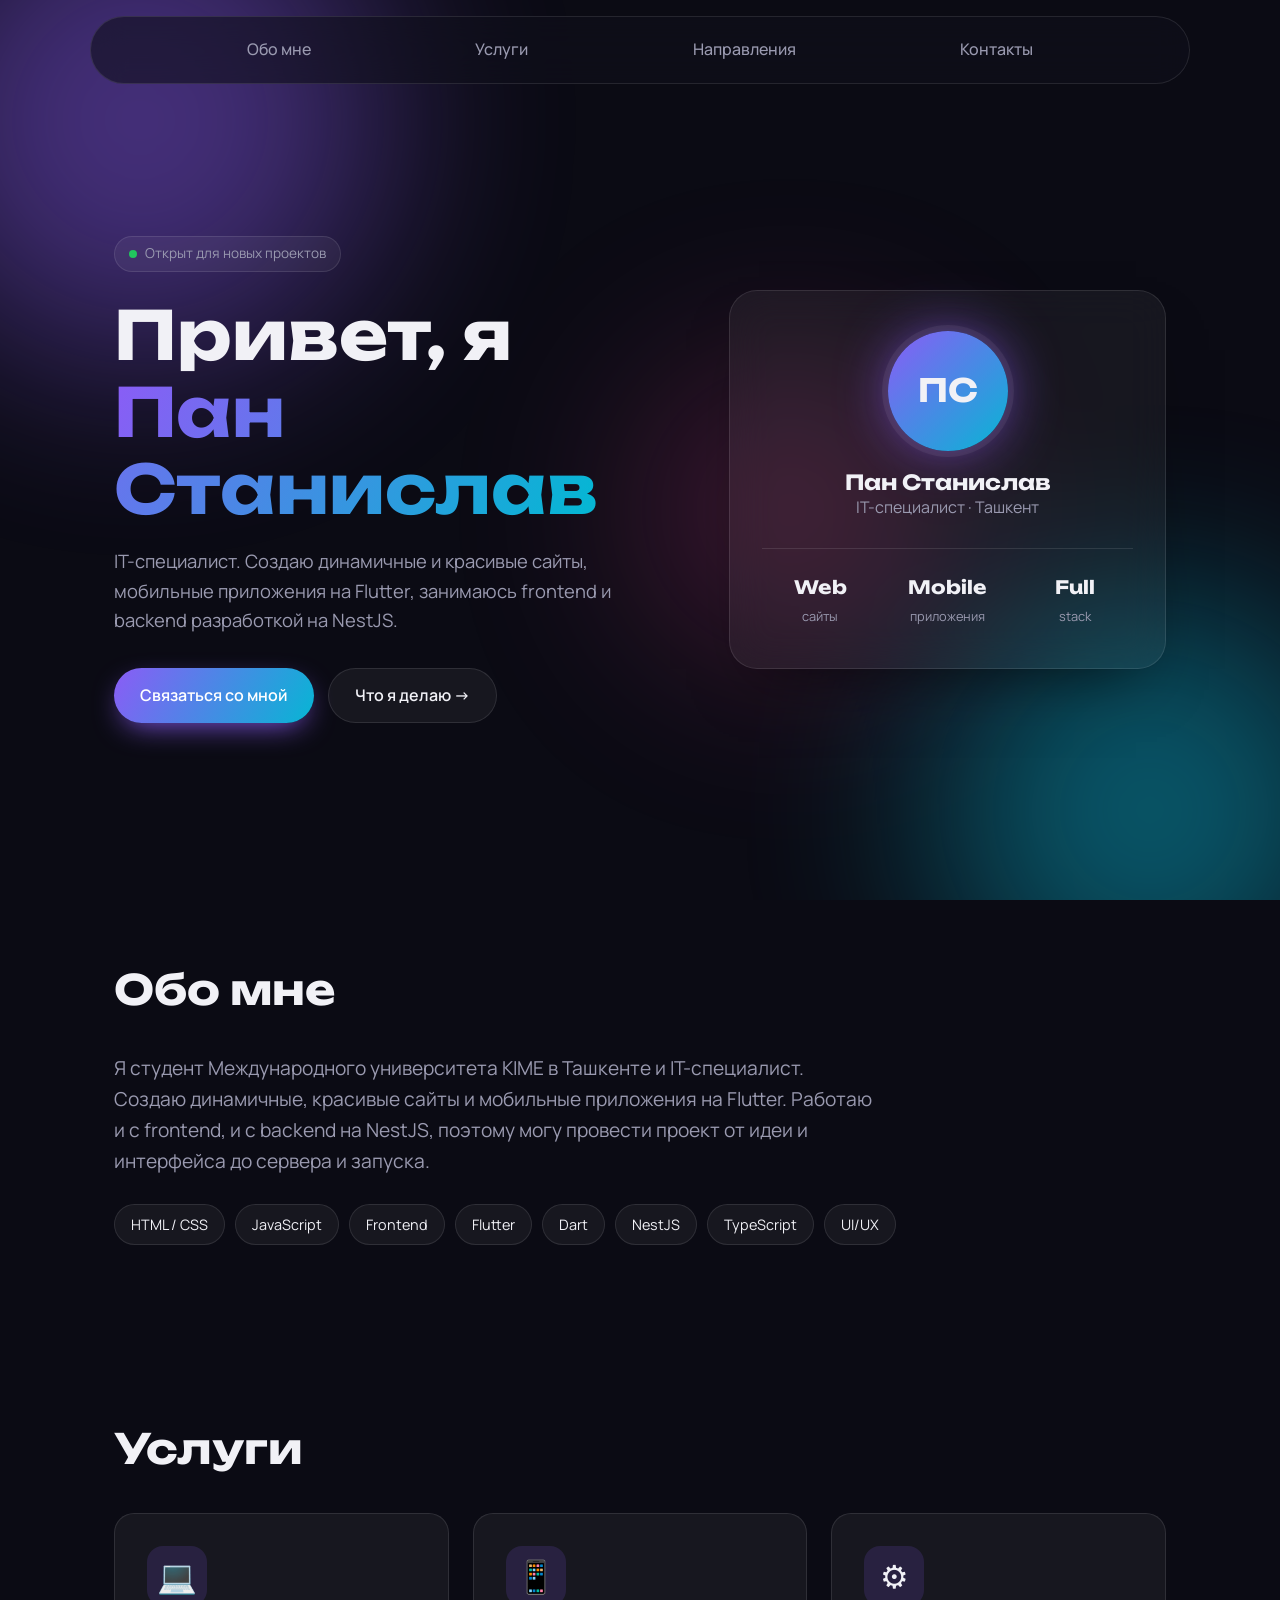
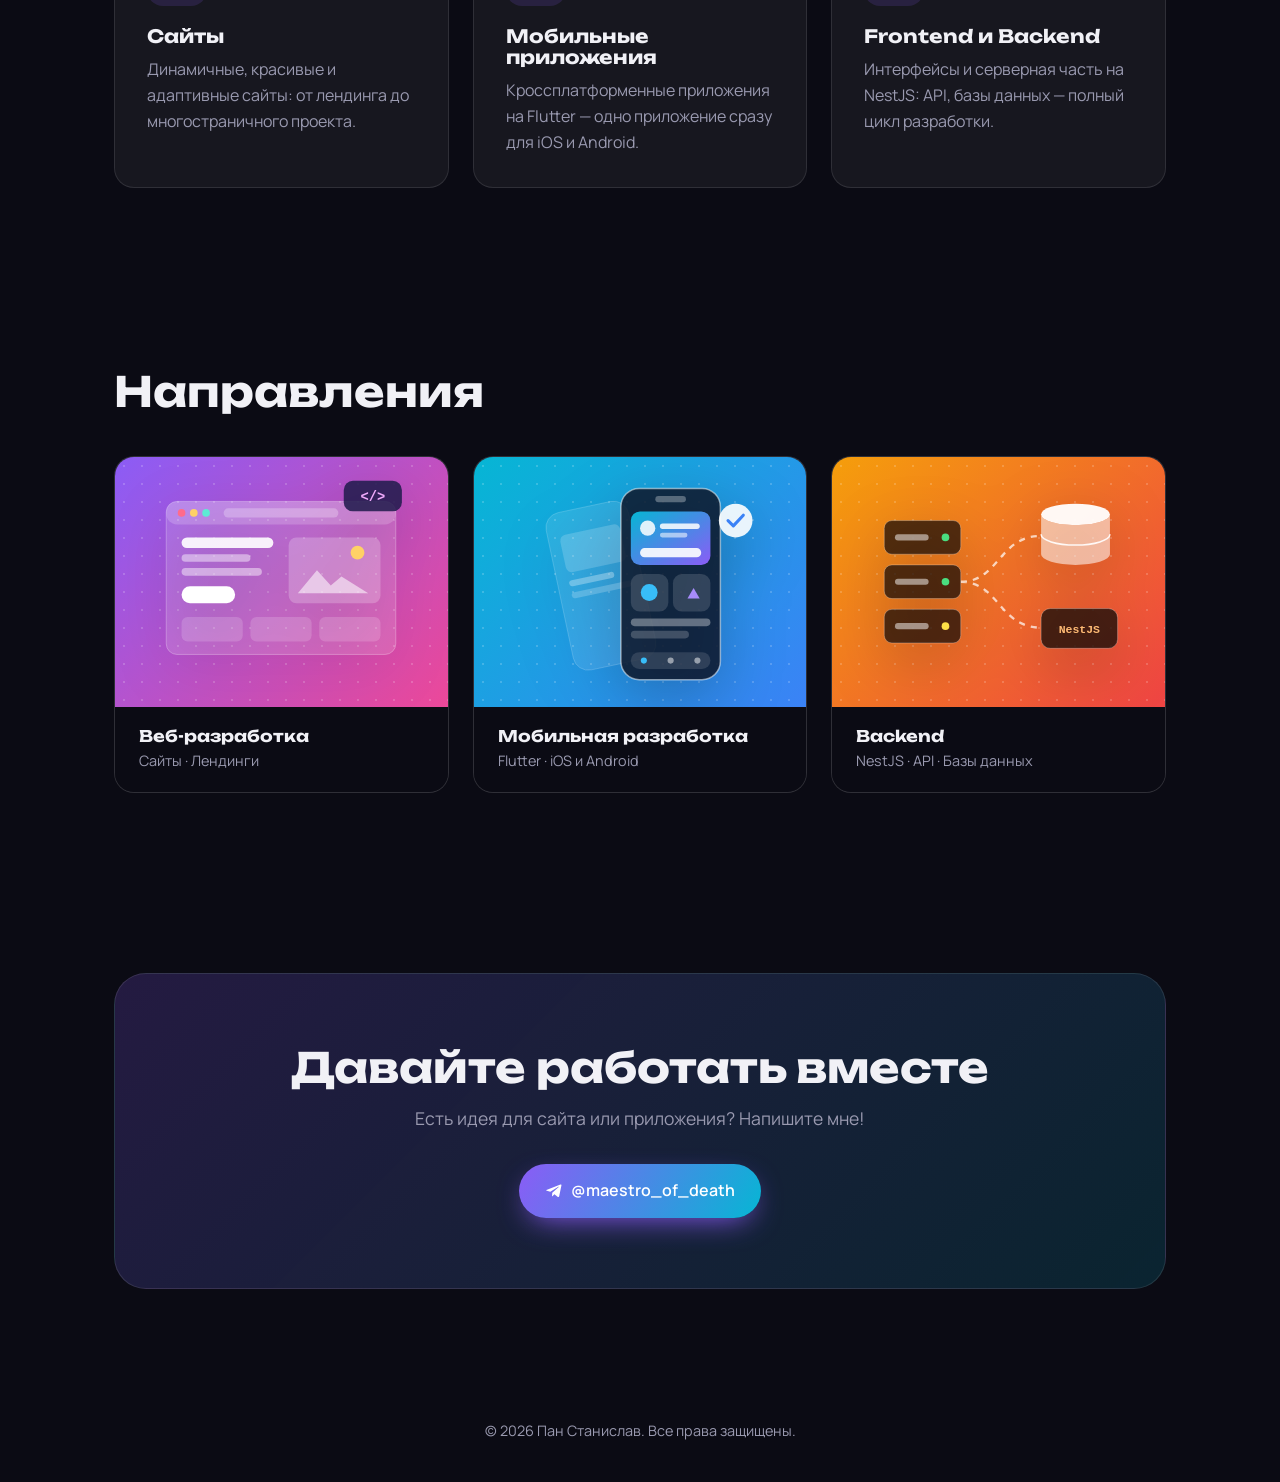
==== index.html @ b7fefa8d "Подтверждение Google Search Console Co-Authored-By: Claude Opus 5.5 <noreply@anthropic.com>" ====
<!doctype html>
<html lang="ru">
<head>
  <meta charset="utf-8">
  <meta name="viewport" content="width=device-width, initial-scale=1">
  <title>Пан Станислав — IT-специалист, веб и мобильная разработка</title>
  <meta name="description" content="Пан Станислав — IT-специалист из Ташкента. Создание сайтов, мобильных приложений на Flutter, frontend и backend разработка на NestJS.">
  <meta name="theme-color" content="#0b0b14">
  <meta name="google-site-verification" content="wZQyXPolAKwdB87A7vjOVBn_5ymKqysEwpB0I9txcGo">
  <link rel="canonical" href="https://dark0magic.github.io/brochure-website/">
  <meta property="og:type" content="website">
  <meta property="og:url" content="https://dark0magic.github.io/brochure-website/">
  <meta property="og:title" content="Пан Станислав — IT-специалист">
  <meta property="og:description" content="Сайты, мобильные приложения на Flutter, backend на NestJS. Ташкент.">
  <meta property="og:locale" content="ru_RU">
  <link rel="icon" href="data:image/svg+xml,%3Csvg xmlns='http://www.w3.org/2000/svg' viewBox='0 0 64 64'%3E%3Cdefs%3E%3ClinearGradient id='g' x1='0' y1='0' x2='1' y2='1'%3E%3Cstop offset='0' stop-color='%238b5cf6'/%3E%3Cstop offset='1' stop-color='%2306b6d4'/%3E%3C/linearGradient%3E%3C/defs%3E%3Crect width='64' height='64' rx='16' fill='url(%23g)'/%3E%3Ctext x='32' y='42' text-anchor='middle' font-family='Arial' font-weight='700' font-size='26' fill='white'%3E%D0%9F%D0%A1%3C/text%3E%3C/svg%3E">
  <script>document.documentElement.classList.add('js')</script>
  <link rel="preconnect" href="https://fonts.googleapis.com">
  <link rel="preconnect" href="https://fonts.gstatic.com" crossorigin>
  <link href="https://fonts.googleapis.com/css2?family=Manrope:wght@400;500;600;800&family=Unbounded:wght@500;700&display=swap" rel="stylesheet">
  <link rel="stylesheet" href="style.css">
</head>
<body>
  <div class="bg-blobs" aria-hidden="true">
    <span class="blob b1"></span><span class="blob b2"></span><span class="blob b3"></span>
  </div>

  <header class="nav">
    <nav class="nav-links" id="navLinks">
      <a href="#about">Обо мне</a>
      <a href="#services">Услуги</a>
      <a href="#works">Направления</a>
      <a href="#contact">Контакты</a>
    </nav>
    <button class="burger" id="burger" aria-label="Меню" aria-expanded="false" aria-controls="navLinks"><span></span><span></span></button>
  </header>

  <main id="top">
    <!-- Hero -->
    <section class="hero">
      <div class="hero-text reveal">
        <p class="badge"><span class="dot"></span> Открыт для новых проектов</p>
        <h1>Привет, я <span class="grad">Пан Станислав</span></h1>
        <p class="lead">IT-специалист. Создаю динамичные и красивые сайты, мобильные приложения на Flutter, занимаюсь frontend и backend разработкой на NestJS.</p>
        <div class="hero-actions">
          <a href="#contact" class="btn btn-primary">Связаться со мной</a>
          <a href="#services" class="btn btn-ghost">Что я делаю →</a>
        </div>
      </div>
      <div class="hero-card reveal">
        <div class="avatar">ПС</div>
        <h3>Пан Станислав</h3>
        <p>IT-специалист · Ташкент</p>
        <div class="stats">
          <div><b>Web</b><span>сайты</span></div>
          <div><b>Mobile</b><span>приложения</span></div>
          <div><b>Full</b><span>stack</span></div>
        </div>
      </div>
    </section>

    <!-- About -->
    <section class="section" id="about">
      <h2 class="reveal">Обо мне</h2>
      <div class="about reveal">
        <p>Я студент Международного университета KIME в Ташкенте и IT-специалист. Создаю динамичные, красивые сайты и мобильные приложения на Flutter. Работаю и с frontend, и с backend на NestJS, поэтому могу провести проект от идеи и интерфейса до сервера и запуска.</p>
        <div class="tags">
          <span>HTML / CSS</span><span>JavaScript</span><span>Frontend</span><span>Flutter</span><span>Dart</span><span>NestJS</span><span>TypeScript</span><span>UI/UX</span>
        </div>
      </div>
    </section>

    <!-- Services -->
    <section class="section" id="services">
      <h2 class="reveal">Услуги</h2>
      <div class="grid">
        <article class="card reveal">
          <div class="icon">💻</div>
          <h3>Сайты</h3>
          <p>Динамичные, красивые и адаптивные сайты: от лендинга до многостраничного проекта.</p>
        </article>
        <article class="card reveal">
          <div class="icon">📱</div>
          <h3>Мобильные приложения</h3>
          <p>Кроссплатформенные приложения на Flutter — одно приложение сразу для iOS и Android.</p>
        </article>
        <article class="card reveal">
          <div class="icon">⚙️</div>
          <h3>Frontend и Backend</h3>
          <p>Интерфейсы и серверная часть на NestJS: API, базы данных — полный цикл разработки.</p>
        </article>
      </div>
    </section>

    <!-- Works -->
    <section class="section" id="works">
      <h2 class="reveal">Направления</h2>
      <div class="grid works">
        <div class="work reveal"><div class="work-img w1"><svg viewBox="0 0 400 300" aria-hidden="true">
            <g class="float">
              <rect x="50" y="45" width="300" height="200" rx="14" fill="#fff" fill-opacity=".14" stroke="#fff" stroke-opacity=".35"/>
              <rect x="50" y="45" width="300" height="30" rx="14" fill="#fff" fill-opacity=".18"/>
              <circle cx="70" cy="60" r="5" fill="#ff6b8b"/><circle cx="86" cy="60" r="5" fill="#ffd166"/><circle cx="102" cy="60" r="5" fill="#5eead4"/>
              <rect x="125" y="54" width="150" height="12" rx="6" fill="#fff" fill-opacity=".25"/>
              <rect x="70" y="92" width="120" height="14" rx="7" fill="#fff" fill-opacity=".9"/>
              <rect x="70" y="114" width="90" height="10" rx="5" fill="#fff" fill-opacity=".45"/>
              <rect x="70" y="132" width="105" height="10" rx="5" fill="#fff" fill-opacity=".45"/>
              <rect x="70" y="156" width="70" height="22" rx="11" fill="#fff"/>
              <rect x="210" y="92" width="120" height="86" rx="10" fill="#fff" fill-opacity=".22"/>
              <path d="M222 165 l25-30 18 20 14-12 35 22z" fill="#fff" fill-opacity=".55"/>
              <circle cx="300" cy="112" r="9" fill="#ffd166"/>
              <rect x="70" y="196" width="80" height="32" rx="8" fill="#fff" fill-opacity=".16"/>
              <rect x="160" y="196" width="80" height="32" rx="8" fill="#fff" fill-opacity=".16"/>
              <rect x="250" y="196" width="80" height="32" rx="8" fill="#fff" fill-opacity=".16"/>
            </g>
            <g class="float-2"><rect x="282" y="18" width="76" height="40" rx="12" fill="#1e1b4b" fill-opacity=".85"/>
              <text x="320" y="45" text-anchor="middle" font-family="monospace" font-size="18" font-weight="700" fill="#f0abfc">&lt;/&gt;</text></g>
          </svg></div><div class="work-info"><h3>Веб-разработка</h3><p>Сайты · Лендинги</p></div></div>
        <div class="work reveal"><div class="work-img w2"><svg viewBox="0 0 400 300" aria-hidden="true">
            <g transform="rotate(-12 150 160)" opacity=".55">
              <rect x="95" y="50" width="110" height="210" rx="20" fill="#fff" fill-opacity=".18" stroke="#fff" stroke-opacity=".4"/>
              <rect x="110" y="80" width="80" height="50" rx="8" fill="#fff" fill-opacity=".35"/>
              <rect x="110" y="140" width="60" height="8" rx="4" fill="#fff" fill-opacity=".6"/>
              <rect x="110" y="156" width="80" height="8" rx="4" fill="#fff" fill-opacity=".4"/>
            </g>
            <g class="float">
              <rect x="175" y="28" width="130" height="250" rx="24" fill="#0f172a" fill-opacity=".85" stroke="#fff" stroke-opacity=".5" stroke-width="2"/>
              <rect x="220" y="38" width="40" height="8" rx="4" fill="#fff" fill-opacity=".3"/>
              <rect x="188" y="58" width="104" height="70" rx="12" fill="url(#mg)"/>
              <circle cx="210" cy="80" r="10" fill="#fff" fill-opacity=".85"/>
              <rect x="226" y="74" width="52" height="7" rx="3.5" fill="#fff" fill-opacity=".85"/>
              <rect x="226" y="86" width="36" height="6" rx="3" fill="#fff" fill-opacity=".55"/>
              <rect x="200" y="106" width="80" height="12" rx="6" fill="#fff" fill-opacity=".9"/>
              <rect x="188" y="140" width="49" height="49" rx="12" fill="#fff" fill-opacity=".14"/>
              <rect x="243" y="140" width="49" height="49" rx="12" fill="#fff" fill-opacity=".14"/>
              <circle cx="212" cy="164" r="11" fill="#38bdf8"/><path d="M262 172 l8-14 8 14z" fill="#a78bfa"/>
              <rect x="188" y="198" width="104" height="10" rx="5" fill="#fff" fill-opacity=".35"/>
              <rect x="188" y="214" width="76" height="10" rx="5" fill="#fff" fill-opacity=".2"/>
              <rect x="188" y="242" width="104" height="22" rx="11" fill="#fff" fill-opacity=".12"/>
              <circle cx="205" cy="253" r="4" fill="#38bdf8"/><circle cx="240" cy="253" r="4" fill="#fff" fill-opacity=".5"/><circle cx="275" cy="253" r="4" fill="#fff" fill-opacity=".5"/>
            </g>
            <g class="float-2"><circle cx="325" cy="70" r="22" fill="#fff" fill-opacity=".9"/><path d="M315 70 l7 7 13-14" stroke="#3b82f6" stroke-width="4" fill="none" stroke-linecap="round" stroke-linejoin="round"/></g>
            <defs><linearGradient id="mg" x1="0" y1="0" x2="1" y2="1"><stop offset="0" stop-color="#06b6d4"/><stop offset="1" stop-color="#8b5cf6"/></linearGradient></defs>
          </svg></div><div class="work-info"><h3>Мобильная разработка</h3><p>Flutter · iOS и Android</p></div></div>
        <div class="work reveal"><div class="work-img w3"><svg viewBox="0 0 400 300" aria-hidden="true">
            <path class="flow" d="M150 150 C 200 150, 200 90, 255 90 M150 150 C 200 150, 200 210, 255 210" stroke="#fff" stroke-opacity=".7" stroke-width="3" fill="none" stroke-dasharray="8 8"/>
            <g class="float">
              <rect x="50" y="70" width="100" height="44" rx="10" fill="#1c0f0a" fill-opacity=".75" stroke="#fff" stroke-opacity=".35"/>
              <rect x="50" y="128" width="100" height="44" rx="10" fill="#1c0f0a" fill-opacity=".75" stroke="#fff" stroke-opacity=".35"/>
              <rect x="50" y="186" width="100" height="44" rx="10" fill="#1c0f0a" fill-opacity=".75" stroke="#fff" stroke-opacity=".35"/>
              <g fill="#fff" fill-opacity=".5"><rect x="64" y="88" width="44" height="8" rx="4"/><rect x="64" y="146" width="44" height="8" rx="4"/><rect x="64" y="204" width="44" height="8" rx="4"/></g>
              <circle class="led" cx="130" cy="92" r="5" fill="#4ade80"/><circle class="led" cx="130" cy="150" r="5" fill="#4ade80" style="animation-delay:.4s"/><circle class="led" cx="130" cy="208" r="5" fill="#fde047" style="animation-delay:.8s"/>
            </g>
            <g class="float-2">
              <ellipse cx="300" cy="62" rx="45" ry="14" fill="#fff" fill-opacity=".95"/>
              <path d="M255 62 v52 a45 14 0 0 0 90 0 v-52 a45 14 0 0 1 -90 0z" fill="#fff" fill-opacity=".55"/>
              <path d="M255 88 a45 14 0 0 0 90 0" stroke="#fff" stroke-opacity=".9" stroke-width="2" fill="none"/>
            </g>
            <g class="float">
              <rect x="255" y="185" width="100" height="52" rx="12" fill="#1c0f0a" fill-opacity=".8" stroke="#fff" stroke-opacity=".35"/>
              <text x="305" y="217" text-anchor="middle" font-family="monospace" font-size="15" font-weight="700" fill="#fdba74">NestJS</text>
            </g>
          </svg></div><div class="work-info"><h3>Backend</h3><p>NestJS · API · Базы данных</p></div></div>
      </div>
    </section>

    <!-- Contact -->
    <section class="section" id="contact">
      <div class="contact reveal">
        <h2>Давайте работать вместе</h2>
        <p>Есть идея для сайта или приложения? Напишите мне!</p>
        <div class="contact-links">
          <a href="https://t.me/maestro_of_death" class="btn btn-primary btn-tg" target="_blank" rel="noopener"><svg viewBox="0 0 24 24" width="18" height="18" aria-hidden="true"><path fill="currentColor" d="M21.94 4.3 18.9 19.1c-.23 1.03-.83 1.28-1.69.8l-4.66-3.44-2.25 2.17c-.25.25-.46.46-.94.46l.33-4.74 8.63-7.8c.38-.33-.08-.52-.58-.19L7.07 13.08 2.48 11.65c-1-.31-1.02-1 .21-1.48L20.6 3.26c.83-.31 1.56.19 1.34 1.04z"/></svg>@maestro_of_death</a>
        </div>
      </div>
    </section>
  </main>

  <footer class="footer">© <span id="year"></span> Пан Станислав. Все права защищены.</footer>

  <script src="script.js"></script>
</body>
</html>
---- style.css ----
:root {
  --bg: #0b0b14;
  --surface: rgba(255, 255, 255, 0.05);
  --border: rgba(255, 255, 255, 0.1);
  --text: #f1f1f6;
  --muted: #9a9ab0;
  --accent: #8b5cf6;
  --accent-2: #06b6d4;
  --accent-3: #ec4899;
  --radius: 20px;
}

* { margin: 0; padding: 0; box-sizing: border-box; }
html { scroll-behavior: smooth; }

body {
  font-family: "Manrope", system-ui, sans-serif;
  background: var(--bg);
  color: var(--text);
  line-height: 1.6;
  overflow-x: hidden;
}

a { color: inherit; text-decoration: none; }
h1, h2, h3, .logo { font-family: "Unbounded", sans-serif; line-height: 1.15; }

/* Background blobs */
.bg-blobs { position: fixed; inset: 0; z-index: -1; overflow: hidden; }
.blob {
  position: absolute; border-radius: 50%; filter: blur(100px); opacity: .45;
  animation: float 18s ease-in-out infinite alternate;
}
.b1 { width: 480px; height: 480px; background: var(--accent); top: -120px; left: -100px; }
.b2 { width: 420px; height: 420px; background: var(--accent-2); bottom: -120px; right: -80px; animation-delay: -6s; }
.b3 { width: 300px; height: 300px; background: var(--accent-3); top: 40%; left: 50%; opacity: .25; animation-delay: -12s; }
@keyframes float {
  to { transform: translate(60px, 40px) scale(1.15); }
}

/* Nav */
.nav {
  position: sticky; top: 16px; z-index: 10;
  max-width: 1100px; margin: 16px auto 0; padding: 14px 24px;
  display: flex; align-items: center; justify-content: space-between;
  background: rgba(15, 15, 28, 0.6); -webkit-backdrop-filter: blur(16px); backdrop-filter: blur(16px);
  border: 1px solid var(--border); border-radius: 100px;
  width: calc(100% - 32px);
}
.logo { font-size: 1.3rem; font-weight: 700; }
.logo span { color: var(--accent-2); }
.nav-links { display: flex; gap: 28px; }
.nav-links a { color: var(--muted); font-weight: 500; transition: color .2s; }
.nav-links a:hover { color: var(--text); }
.burger { display: none; background: none; border: 0; cursor: pointer; width: 28px; height: 20px; position: relative; }
.burger span { position: absolute; left: 0; width: 100%; height: 2px; background: var(--text); transition: .3s; }
.burger span:first-child { top: 4px; }
.burger span:last-child { bottom: 4px; }
.burger.open span:first-child { top: 9px; transform: rotate(45deg); }
.burger.open span:last-child { bottom: 9px; transform: rotate(-45deg); }

main { max-width: 1100px; margin: 0 auto; padding: 0 24px; }

/* Hero */
.hero {
  min-height: 88vh; display: grid; grid-template-columns: 1.3fr 1fr;
  gap: 48px; align-items: center; padding: 60px 0;
}
.badge {
  display: inline-flex; align-items: center; gap: 8px;
  padding: 6px 14px; border-radius: 100px; font-size: .85rem;
  background: var(--surface); border: 1px solid var(--border); color: var(--muted);
  margin-bottom: 24px;
}
.dot { width: 8px; height: 8px; border-radius: 50%; background: #22c55e; box-shadow: 0 0 0 0 #22c55e; animation: pulse 2s infinite; }
@keyframes pulse { 70% { box-shadow: 0 0 0 10px transparent; } 100% { box-shadow: 0 0 0 0 transparent; } }
h1 { font-size: clamp(2.4rem, 6vw, 4.2rem); margin-bottom: 20px; }
.grad {
  background: linear-gradient(120deg, var(--accent), var(--accent-2), var(--accent-3));
  background-size: 200% auto;
  -webkit-background-clip: text; background-clip: text; color: transparent;
  animation: shine 6s linear infinite;
}
@keyframes shine { to { background-position: 200% center; } }
.lead { font-size: 1.15rem; color: var(--muted); max-width: 520px; margin-bottom: 32px; }
.hero-actions { display: flex; gap: 14px; flex-wrap: wrap; }

.btn {
  display: inline-flex; align-items: center; gap: 8px;
  padding: 14px 26px; border-radius: 100px; font-weight: 600;
  transition: transform .2s, box-shadow .2s, background .2s;
}
.btn:hover { transform: translateY(-2px); }
.btn-primary { background: linear-gradient(120deg, var(--accent), var(--accent-2)); color: #fff; box-shadow: 0 10px 30px -10px var(--accent); }
.btn-primary:hover { box-shadow: 0 16px 40px -10px var(--accent); }
.btn-ghost { background: var(--surface); border: 1px solid var(--border); }
.btn-ghost:hover { background: rgba(255,255,255,.1); }

.hero-card {
  background: var(--surface); border: 1px solid var(--border); border-radius: 28px;
  padding: 40px 32px; text-align: center; -webkit-backdrop-filter: blur(20px); backdrop-filter: blur(20px);
  box-shadow: 0 30px 60px -30px rgba(0,0,0,.6);
  transition: transform .2s ease-out;
}
.avatar {
  width: 120px; height: 120px; margin: 0 auto 20px; border-radius: 50%;
  display: grid; place-items: center; font-family: "Unbounded"; font-size: 2rem; font-weight: 700;
  background: linear-gradient(135deg, var(--accent), var(--accent-2));
  box-shadow: 0 0 0 6px rgba(255,255,255,.06), 0 0 60px -10px var(--accent);
}
.hero-card h3 { font-size: 1.3rem; }
.hero-card > p { color: var(--muted); margin-bottom: 28px; }
.stats { display: grid; grid-template-columns: repeat(3, 1fr); gap: 12px; border-top: 1px solid var(--border); padding-top: 24px; }
.stats b { display: block; font-family: "Unbounded"; font-size: 1.15rem; }
.stats span { font-size: .8rem; color: var(--muted); }

/* Sections */
.section { padding: 90px 0; }
.section h2 { font-size: clamp(1.8rem, 4vw, 2.6rem); margin-bottom: 40px; }
.about p { font-size: 1.2rem; color: var(--muted); max-width: 760px; margin-bottom: 28px; }
.tags { display: flex; flex-wrap: wrap; gap: 10px; }
.tags span { padding: 8px 16px; border-radius: 100px; background: var(--surface); border: 1px solid var(--border); font-size: .9rem; }

.grid { display: grid; grid-template-columns: repeat(3, 1fr); gap: 24px; }
.card {
  background: var(--surface); border: 1px solid var(--border); border-radius: var(--radius);
  padding: 32px; transition: transform .3s, border-color .3s;
}
.card:hover { transform: translateY(-6px); border-color: var(--accent); }
.icon { font-size: 2rem; width: 60px; height: 60px; display: grid; place-items: center; border-radius: 16px; background: rgba(139,92,246,.15); margin-bottom: 20px; }
.card h3 { font-size: 1.15rem; margin-bottom: 10px; }
.card p { color: var(--muted); }

.work { border-radius: var(--radius); overflow: hidden; background: var(--surface); border: 1px solid var(--border); transition: transform .3s; }
.work:hover { transform: translateY(-6px); }
.work-img { aspect-ratio: 4/3; transition: transform .5s; }
.work:hover .work-img { transform: scale(1.06); }
.w1 { background: linear-gradient(135deg, #8b5cf6, #ec4899); }
.w2 { background: linear-gradient(135deg, #06b6d4, #3b82f6); }
.w3 { background: linear-gradient(135deg, #f59e0b, #ef4444); }
.work-info { padding: 20px 24px; position: relative; background: var(--bg); }
.work-info h3 { font-size: 1rem; margin-bottom: 4px; }
.work-info p { color: var(--muted); font-size: .9rem; }

.contact {
  text-align: center; padding: 70px 32px; border-radius: 32px;
  background: linear-gradient(135deg, rgba(139,92,246,.2), rgba(6,182,212,.15));
  border: 1px solid var(--border);
}
.contact h2 { margin-bottom: 12px; }
.contact > p { color: var(--muted); margin-bottom: 32px; font-size: 1.1rem; }
.contact-links { display: flex; gap: 14px; justify-content: center; flex-wrap: wrap; }

.footer { text-align: center; padding: 40px 16px; color: var(--muted); font-size: .9rem; }

/* Reveal animation */
.js .reveal { opacity: 0; transform: translateY(30px); transition: opacity .8s ease, transform .8s ease; }
.js .reveal.visible { opacity: 1; transform: none; }

/* Mobile */
@media (max-width: 860px) {
  .hero { grid-template-columns: 1fr; min-height: auto; padding-top: 40px; }
  .grid { grid-template-columns: 1fr; }
  .burger { display: block; }
  .nav-links {
    position: absolute; top: calc(100% + 10px); left: 0; right: 0;
    flex-direction: column; gap: 0; padding: 12px;
    background: rgba(15,15,28,.95); border: 1px solid var(--border); border-radius: 20px;
    opacity: 0; pointer-events: none; transform: translateY(-10px); transition: .3s;
  }
  .nav-links.open { opacity: 1; pointer-events: auto; transform: none; }
  .nav-links a { padding: 12px 16px; }
  .section { padding: 60px 0; }
  main { padding: 0 16px; }
}

@media (prefers-reduced-motion: reduce) {
  *, *::before, *::after { animation: none !important; transition: none !important; }
  .js .reveal { opacity: 1; transform: none; }
}

/* Быстрый отклик наклона карточки после появления */
.js .hero-card.reveal.visible { transition: opacity .8s ease, transform .2s ease-out; }

/* Иллюстрации в карточках направлений */
.work-img { position: relative; display: grid; place-items: center; overflow: hidden; }
.work-img::before {
  content: ""; position: absolute; inset: 0;
  background-image: radial-gradient(rgba(255,255,255,.18) 1px, transparent 1px);
  background-size: 18px 18px;
}
.work-img svg { position: relative; width: 92%; height: auto; filter: drop-shadow(0 18px 30px rgba(0,0,0,.25)); }
.work-img .float { animation: bob 5s ease-in-out infinite; }
.work-img .float-2 { animation: bob 4s ease-in-out infinite reverse; }
.work-img .led { animation: blink 1.6s ease-in-out infinite; }
.work-img .flow { animation: dash 1.2s linear infinite; }
@keyframes bob { 50% { transform: translateY(-6px); } }
@keyframes blink { 50% { opacity: .25; } }
@keyframes dash { to { stroke-dashoffset: -32; } }

/* Меню на всю ширину шапки (без логотипа) */
.nav-links { flex: 1; justify-content: space-evenly; }
.nav-links a { padding: 6px 4px; position: relative; }
.nav-links a::after {
  content: ""; position: absolute; left: 0; right: 0; bottom: 0; height: 2px; border-radius: 2px;
  background: linear-gradient(90deg, var(--accent), var(--accent-2));
  transform: scaleX(0); transition: transform .25s;
}
.nav-links a:hover::after { transform: scaleX(1); }
@media (max-width: 860px) {
  .nav { justify-content: flex-end; }
  .nav-links a::after { display: none; }
}

.btn-tg:hover { background: #229ed9; border-color: #229ed9; }
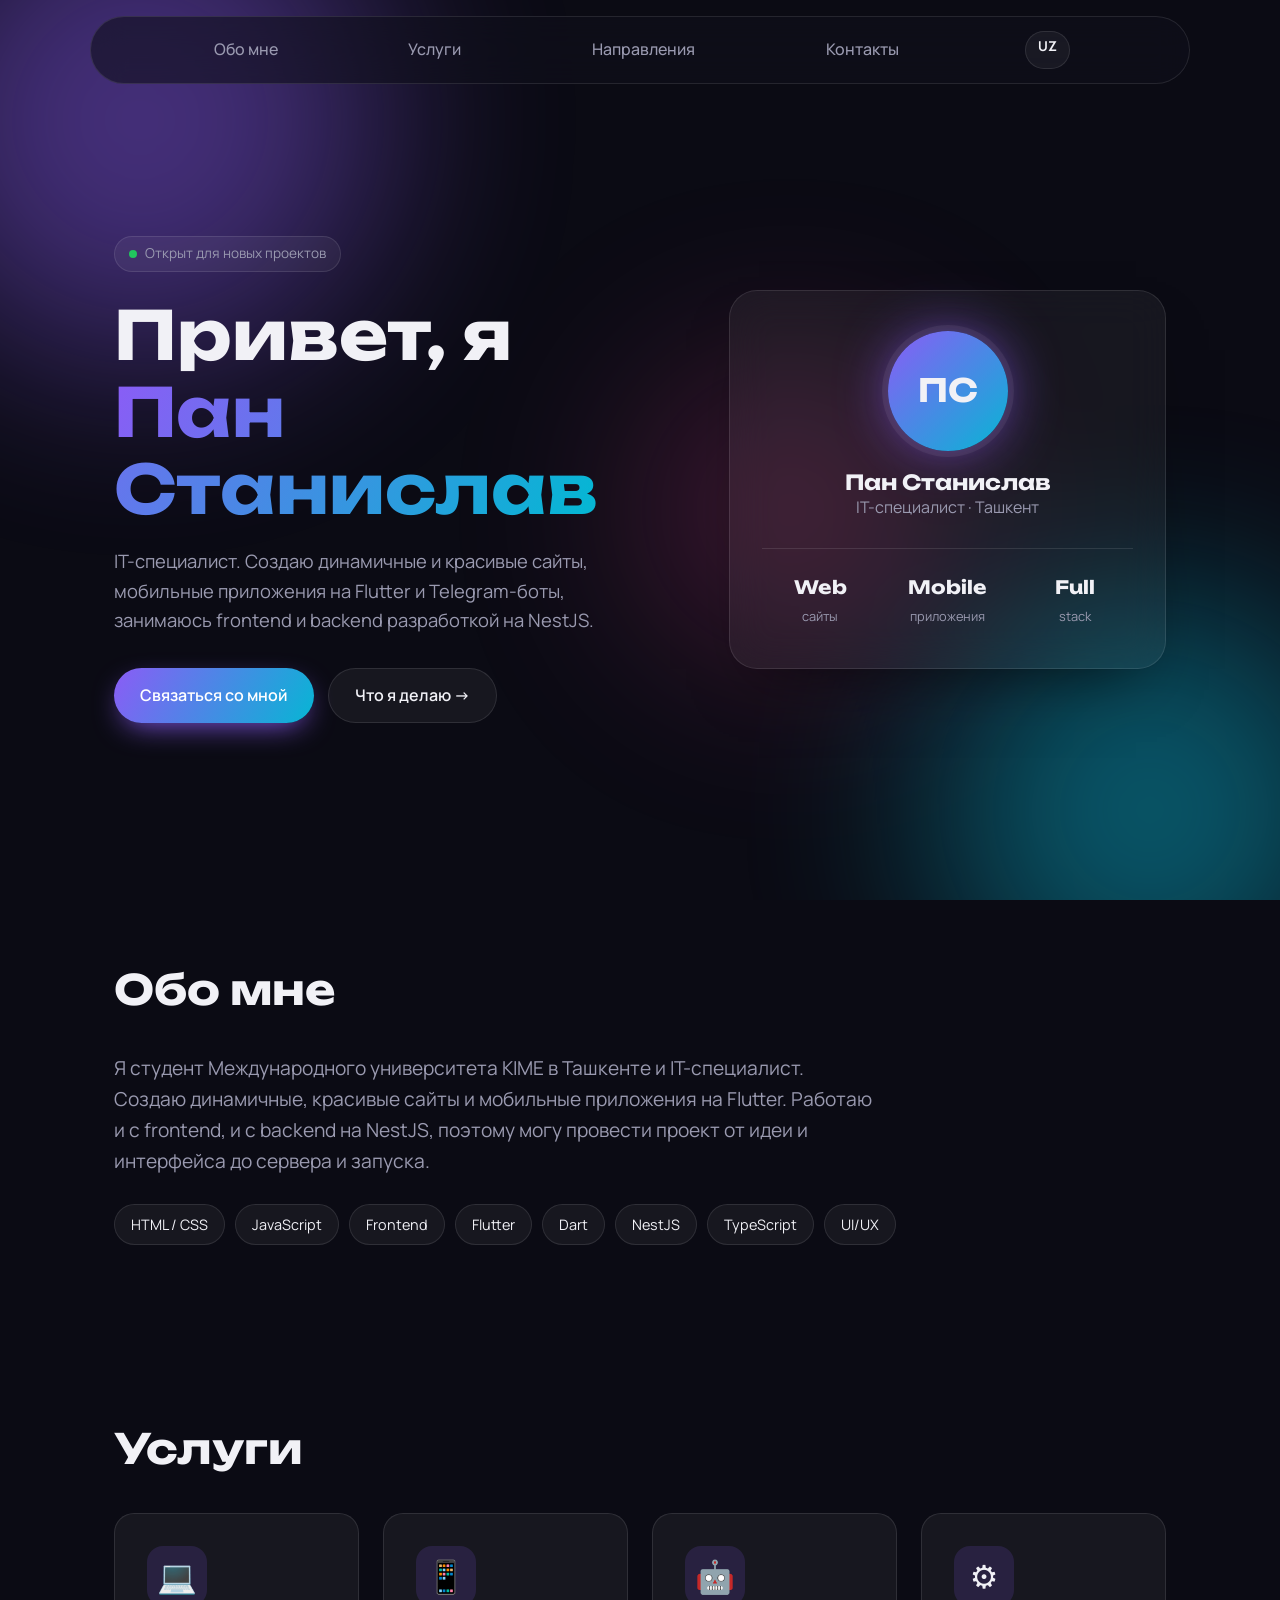
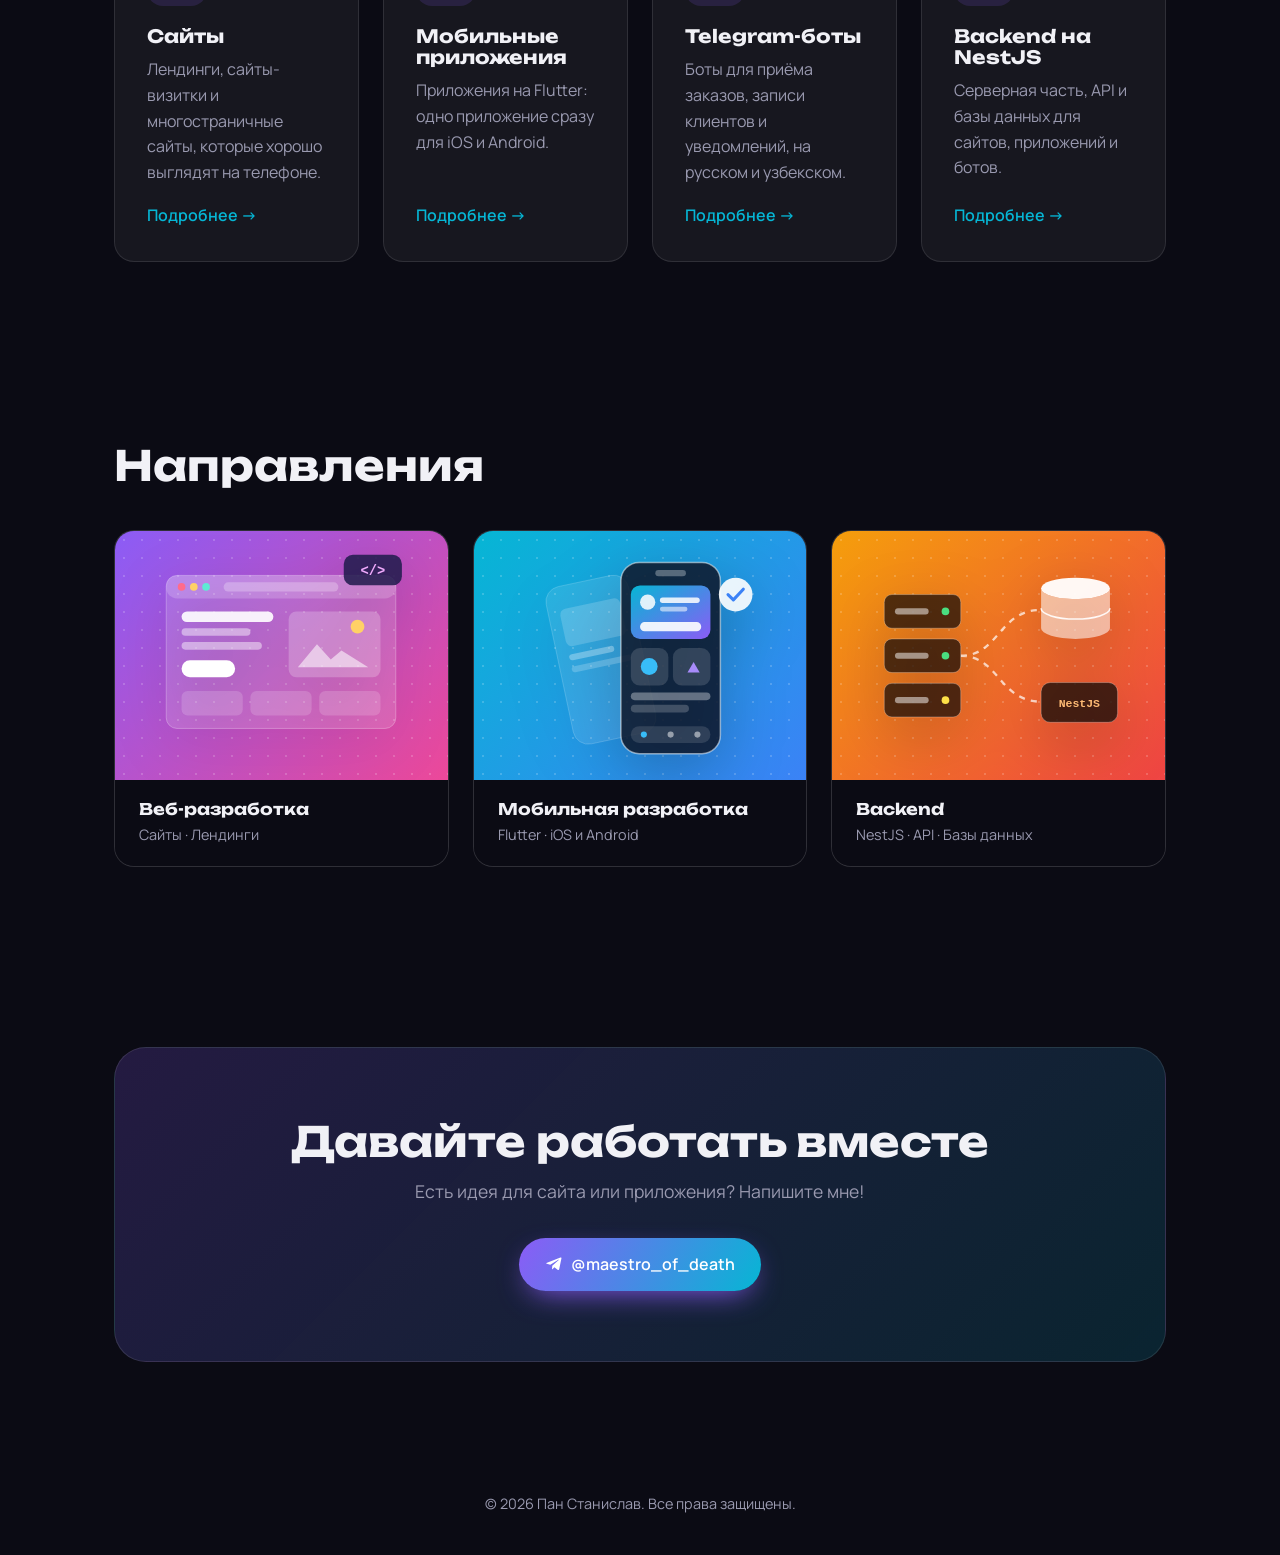
==== commit 33d3475c: "Страницы услуг, узбекская версия, название сайта «IT на заказ» Co-Authored-By: Claude Opus 5.5 <nore" ====
--- a/index.html
+++ b/index.html
@@ -3,17 +3,25 @@
 <head>
   <meta charset="utf-8">
   <meta name="viewport" content="width=device-width, initial-scale=1">
-  <title>Пан Станислав — IT-специалист, веб и мобильная разработка</title>
-  <meta name="description" content="Пан Станислав — IT-специалист из Ташкента. Создание сайтов, мобильных приложений на Flutter, frontend и backend разработка на NestJS.">
+  <title>IT на заказ — сайты, мобильные приложения и Telegram-боты | Пан Станислав</title>
+  <meta name="description" content="Пан Станислав — IT-специалист из Ташкента. Сайты на заказ, мобильные приложения на Flutter, Telegram-боты для бизнеса и backend на NestJS.">
   <meta name="theme-color" content="#0b0b14">
   <meta name="google-site-verification" content="wZQyXPolAKwdB87A7vjOVBn_5ymKqysEwpB0I9txcGo">
-  <link rel="canonical" href="https://dark0magic.github.io/brochure-website/">
+  <link rel="canonical" href="https://dark0magic.github.io/">
+  <link rel="alternate" hreflang="ru" href="https://dark0magic.github.io/">
+  <link rel="alternate" hreflang="uz" href="https://dark0magic.github.io/uz/">
+  <link rel="alternate" hreflang="x-default" href="https://dark0magic.github.io/">
   <meta property="og:type" content="website">
-  <meta property="og:url" content="https://dark0magic.github.io/brochure-website/">
-  <meta property="og:title" content="Пан Станислав — IT-специалист">
+  <meta property="og:url" content="https://dark0magic.github.io/">
+  <meta property="og:title" content="IT на заказ — Пан Станислав">
   <meta property="og:description" content="Сайты, мобильные приложения на Flutter, backend на NestJS. Ташкент.">
   <meta property="og:locale" content="ru_RU">
-  <link rel="icon" href="data:image/svg+xml,%3Csvg xmlns='http://www.w3.org/2000/svg' viewBox='0 0 64 64'%3E%3Cdefs%3E%3ClinearGradient id='g' x1='0' y1='0' x2='1' y2='1'%3E%3Cstop offset='0' stop-color='%238b5cf6'/%3E%3Cstop offset='1' stop-color='%2306b6d4'/%3E%3C/linearGradient%3E%3C/defs%3E%3Crect width='64' height='64' rx='16' fill='url(%23g)'/%3E%3Ctext x='32' y='42' text-anchor='middle' font-family='Arial' font-weight='700' font-size='26' fill='white'%3E%D0%9F%D0%A1%3C/text%3E%3C/svg%3E">
+  <meta property="og:site_name" content="IT на заказ">
+  <meta name="application-name" content="IT на заказ">
+  <script type="application/ld+json">{"@context":"https://schema.org","@type":"WebSite","name":"IT на заказ","alternateName":["IT на заказ — Пан Станислав","IT buyurtma asosida"],"url":"https://dark0magic.github.io/"}</script>
+  <link rel="icon" href="/favicon.svg" type="image/svg+xml">
+  <link rel="icon" href="/favicon-192.png" type="image/png" sizes="192x192">
+  <link rel="apple-touch-icon" href="/apple-touch-icon.png">
   <script>document.documentElement.classList.add('js')</script>
   <link rel="preconnect" href="https://fonts.googleapis.com">
   <link rel="preconnect" href="https://fonts.gstatic.com" crossorigin>
@@ -26,13 +34,13 @@
   </div>
 
   <header class="nav">
-    <nav class="nav-links" id="navLinks">
+    <nav class="nav-links">
       <a href="#about">Обо мне</a>
       <a href="#services">Услуги</a>
       <a href="#works">Направления</a>
       <a href="#contact">Контакты</a>
+      <a href="/uz/" class="lang" hreflang="uz" title="Oʻzbekcha">UZ</a>
     </nav>
-    <button class="burger" id="burger" aria-label="Меню" aria-expanded="false" aria-controls="navLinks"><span></span><span></span></button>
   </header>
 
   <main id="top">
@@ -41,7 +49,7 @@
       <div class="hero-text reveal">
         <p class="badge"><span class="dot"></span> Открыт для новых проектов</p>
         <h1>Привет, я <span class="grad">Пан Станислав</span></h1>
-        <p class="lead">IT-специалист. Создаю динамичные и красивые сайты, мобильные приложения на Flutter, занимаюсь frontend и backend разработкой на NestJS.</p>
+        <p class="lead">IT-специалист. Создаю динамичные и красивые сайты, мобильные приложения на Flutter и Telegram-боты, занимаюсь frontend и backend разработкой на NestJS.</p>
         <div class="hero-actions">
           <a href="#contact" class="btn btn-primary">Связаться со мной</a>
           <a href="#services" class="btn btn-ghost">Что я делаю →</a>
@@ -73,22 +81,31 @@
     <!-- Services -->
     <section class="section" id="services">
       <h2 class="reveal">Услуги</h2>
-      <div class="grid">
-        <article class="card reveal">
+      <div class="grid services">
+        <a class="card reveal" href="/sayt-na-zakaz/">
           <div class="icon">💻</div>
           <h3>Сайты</h3>
-          <p>Динамичные, красивые и адаптивные сайты: от лендинга до многостраничного проекта.</p>
-        </article>
-        <article class="card reveal">
+          <p>Лендинги, сайты-визитки и многостраничные сайты, которые хорошо выглядят на телефоне.</p>
+          <span class="more">Подробнее →</span>
+        </a>
+        <a class="card reveal" href="/mobilnoe-prilozhenie/">
           <div class="icon">📱</div>
           <h3>Мобильные приложения</h3>
-          <p>Кроссплатформенные приложения на Flutter — одно приложение сразу для iOS и Android.</p>
-        </article>
-        <article class="card reveal">
+          <p>Приложения на Flutter: одно приложение сразу для iOS и Android.</p>
+          <span class="more">Подробнее →</span>
+        </a>
+        <a class="card reveal" href="/telegram-bot/">
+          <div class="icon">🤖</div>
+          <h3>Telegram-боты</h3>
+          <p>Боты для приёма заказов, записи клиентов и уведомлений, на русском и узбекском.</p>
+          <span class="more">Подробнее →</span>
+        </a>
+        <a class="card reveal" href="/backend-nestjs/">
           <div class="icon">⚙️</div>
-          <h3>Frontend и Backend</h3>
-          <p>Интерфейсы и серверная часть на NestJS: API, базы данных — полный цикл разработки.</p>
-        </article>
+          <h3>Backend на NestJS</h3>
+          <p>Серверная часть, API и базы данных для сайтов, приложений и ботов.</p>
+          <span class="more">Подробнее →</span>
+        </a>
       </div>
     </section>
 
--- a/style.css
+++ b/style.css
@@ -51,12 +51,6 @@
 .nav-links { display: flex; gap: 28px; }
 .nav-links a { color: var(--muted); font-weight: 500; transition: color .2s; }
 .nav-links a:hover { color: var(--text); }
-.burger { display: none; background: none; border: 0; cursor: pointer; width: 28px; height: 20px; position: relative; }
-.burger span { position: absolute; left: 0; width: 100%; height: 2px; background: var(--text); transition: .3s; }
-.burger span:first-child { top: 4px; }
-.burger span:last-child { bottom: 4px; }
-.burger.open span:first-child { top: 9px; transform: rotate(45deg); }
-.burger.open span:last-child { bottom: 9px; transform: rotate(-45deg); }
 
 main { max-width: 1100px; margin: 0 auto; padding: 0 24px; }
 
@@ -160,15 +154,6 @@
 @media (max-width: 860px) {
   .hero { grid-template-columns: 1fr; min-height: auto; padding-top: 40px; }
   .grid { grid-template-columns: 1fr; }
-  .burger { display: block; }
-  .nav-links {
-    position: absolute; top: calc(100% + 10px); left: 0; right: 0;
-    flex-direction: column; gap: 0; padding: 12px;
-    background: rgba(15,15,28,.95); border: 1px solid var(--border); border-radius: 20px;
-    opacity: 0; pointer-events: none; transform: translateY(-10px); transition: .3s;
-  }
-  .nav-links.open { opacity: 1; pointer-events: auto; transform: none; }
-  .nav-links a { padding: 12px 16px; }
   .section { padding: 60px 0; }
   main { padding: 0 16px; }
 }
@@ -207,8 +192,147 @@
 }
 .nav-links a:hover::after { transform: scaleX(1); }
 @media (max-width: 860px) {
-  .nav { justify-content: flex-end; }
   .nav-links a::after { display: none; }
 }
 
 .btn-tg:hover { background: #229ed9; border-color: #229ed9; }
+
+/* ===== Адаптация под планшеты и телефоны ===== */
+
+/* На сенсорных экранах hover «залипает» после тапа — отключаем подъём карточек */
+@media (hover: none) {
+  .card:hover, .work:hover, .btn:hover { transform: none; }
+  .work:hover .work-img { transform: none; }
+  .card:hover { border-color: var(--border); }
+}
+
+/* Планшеты: карточки в две колонки вместо одной огромной */
+@media (max-width: 860px) and (min-width: 561px) {
+  .grid { grid-template-columns: repeat(2, 1fr); }
+}
+
+@media (max-width: 860px) {
+  /* Разделы меню в одну строку, без бургера */
+  .nav { padding: 6px 8px; }
+  .nav-links { gap: 2px; justify-content: space-between; }
+  .nav-links a { padding: 10px 12px; border-radius: 100px; white-space: nowrap; }
+  .nav-links a:active { background: rgba(255,255,255,.06); }
+
+  .hero { gap: 32px; padding-bottom: 20px; }
+  .hero-card { max-width: 440px; width: 100%; margin: 0 auto; }
+  .section h2 { margin-bottom: 28px; }
+}
+
+/* Телефоны */
+@media (max-width: 560px) {
+  .grid { grid-template-columns: 1fr; gap: 16px; }
+
+  .nav-links a { padding: 10px 8px; font-size: .88rem; }
+
+  /* Фоновые пятна поменьше — меньше нагрузка на GPU и не «заливают» экран */
+  .b1 { width: 300px; height: 300px; }
+  .b2 { width: 280px; height: 280px; }
+  .b3 { width: 200px; height: 200px; }
+  .blob { filter: blur(70px); }
+
+  .hero { padding-top: 28px; }
+  .badge { font-size: .8rem; margin-bottom: 18px; }
+  h1 { font-size: clamp(1.9rem, 9vw, 2.4rem); margin-bottom: 16px; }
+  .lead { font-size: 1rem; margin-bottom: 26px; }
+  .hero-actions { flex-direction: column; }
+  .hero-actions .btn { justify-content: center; width: 100%; }
+
+  .hero-card { padding: 32px 20px; border-radius: 24px; }
+  .avatar { width: 96px; height: 96px; font-size: 1.6rem; }
+  .stats { gap: 8px; }
+  .stats b { font-size: .95rem; }
+  .stats span { font-size: .75rem; }
+
+  .section { padding: 48px 0; }
+  .about p { font-size: 1.05rem; }
+  .tags span { padding: 6px 12px; font-size: .85rem; }
+
+  .card { padding: 24px; }
+  .icon { width: 52px; height: 52px; font-size: 1.7rem; margin-bottom: 16px; }
+
+  .contact { padding: 44px 20px; border-radius: 24px; }
+  .contact > p { font-size: 1rem; }
+  .contact-links .btn { width: 100%; justify-content: center; }
+}
+
+/* Очень узкие экраны (iPhone SE и т.п.) */
+@media (max-width: 360px) {
+  main { padding: 0 12px; }
+  .nav { width: calc(100% - 24px); padding: 4px; }
+  .nav-links a { padding: 10px 5px; font-size: .8rem; }
+  .stats b { font-size: .85rem; }
+}
+
+/* ===== Страницы услуг и переключатель языка ===== */
+.nav-links .lang {
+  flex: none; padding: 4px 12px; border-radius: 100px; font-size: .85rem; font-weight: 700;
+  color: var(--text); border: 1px solid var(--border); background: var(--surface);
+}
+.nav-links .lang::after { display: none; }
+.nav-links .lang:hover { border-color: var(--accent); }
+
+/* Карточки услуг-ссылки на главной */
+.grid.services { grid-template-columns: repeat(4, 1fr); }
+a.card { display: flex; flex-direction: column; }
+a.card p { flex: 1; }
+.card .more { margin-top: 18px; font-weight: 600; color: var(--accent-2); }
+@media (max-width: 1060px) and (min-width: 561px) { .grid.services { grid-template-columns: repeat(2, 1fr); } }
+
+.page-hero { padding: 70px 0 20px; max-width: 820px; }
+.page-hero .lead { max-width: 680px; }
+.crumbs { font-size: .9rem; color: var(--muted); margin-bottom: 28px; }
+.crumbs a { color: var(--text); }
+.crumbs a:hover { color: var(--accent-2); }
+
+.checks { list-style: none; display: grid; grid-template-columns: repeat(2, 1fr); gap: 14px 32px; }
+.checks li { position: relative; padding-left: 34px; color: var(--muted); font-size: 1.05rem; }
+.checks li::before {
+  content: "✓"; position: absolute; left: 0; top: .1em; width: 22px; height: 22px; border-radius: 50%;
+  display: grid; place-items: center; font-size: .75rem; font-weight: 800; color: #fff;
+  background: linear-gradient(135deg, var(--accent), var(--accent-2));
+}
+.grid-2 { grid-template-columns: repeat(2, 1fr); }
+
+.steps { list-style: none; counter-reset: step; display: grid; grid-template-columns: repeat(4, 1fr); gap: 24px; margin-bottom: 36px; }
+.steps li { counter-increment: step; padding: 28px 24px; border-radius: var(--radius); background: var(--surface); border: 1px solid var(--border); }
+.steps li::before {
+  content: counter(step); display: grid; place-items: center; width: 40px; height: 40px; margin-bottom: 16px;
+  border-radius: 12px; font-family: "Unbounded"; font-weight: 700; background: rgba(139,92,246,.2); color: #c4b5fd;
+}
+.steps h3 { font-size: 1.05rem; margin-bottom: 8px; }
+.steps p { color: var(--muted); font-size: .95rem; }
+.tags-label { background: none !important; border: none !important; padding-left: 0 !important; color: var(--muted); }
+
+.faq { display: grid; gap: 12px; max-width: 820px; }
+.faq details { border-radius: 16px; background: var(--surface); border: 1px solid var(--border); padding: 0 24px; }
+.faq summary { cursor: pointer; list-style: none; padding: 20px 32px 20px 0; font-weight: 600; font-size: 1.05rem; position: relative; }
+.faq summary::-webkit-details-marker { display: none; }
+.faq summary::after { content: "+"; position: absolute; right: 0; top: 50%; transform: translateY(-50%); font-size: 1.4rem; color: var(--accent-2); transition: transform .2s; }
+.faq details[open] summary::after { transform: translateY(-50%) rotate(45deg); }
+.faq details p { color: var(--muted); padding-bottom: 20px; }
+
+.other-services { padding: 0 0 40px; text-align: center; }
+.other-services h2 { font-size: 1.2rem; margin-bottom: 20px; }
+.other-services div { display: flex; flex-wrap: wrap; gap: 12px; justify-content: center; }
+.other-services a { padding: 12px 20px; border-radius: 100px; background: var(--surface); border: 1px solid var(--border); transition: border-color .2s; }
+.other-services a:hover { border-color: var(--accent); }
+
+@media (max-width: 860px) {
+  .steps { grid-template-columns: repeat(2, 1fr); }
+  .page-hero { padding-top: 44px; }
+}
+@media (max-width: 560px) {
+  .grid.services, .grid-2, .checks, .steps { grid-template-columns: 1fr; }
+  .nav-links .lang { padding: 6px 9px; font-size: .78rem; }
+  .page-hero .hero-actions .btn { width: 100%; justify-content: center; }
+  .faq details { padding: 0 18px; }
+}
+@media (max-width: 400px) {
+  .nav-links a { padding: 10px 4px; font-size: .78rem; }
+  .nav-links .lang { padding: 5px 7px; }
+}
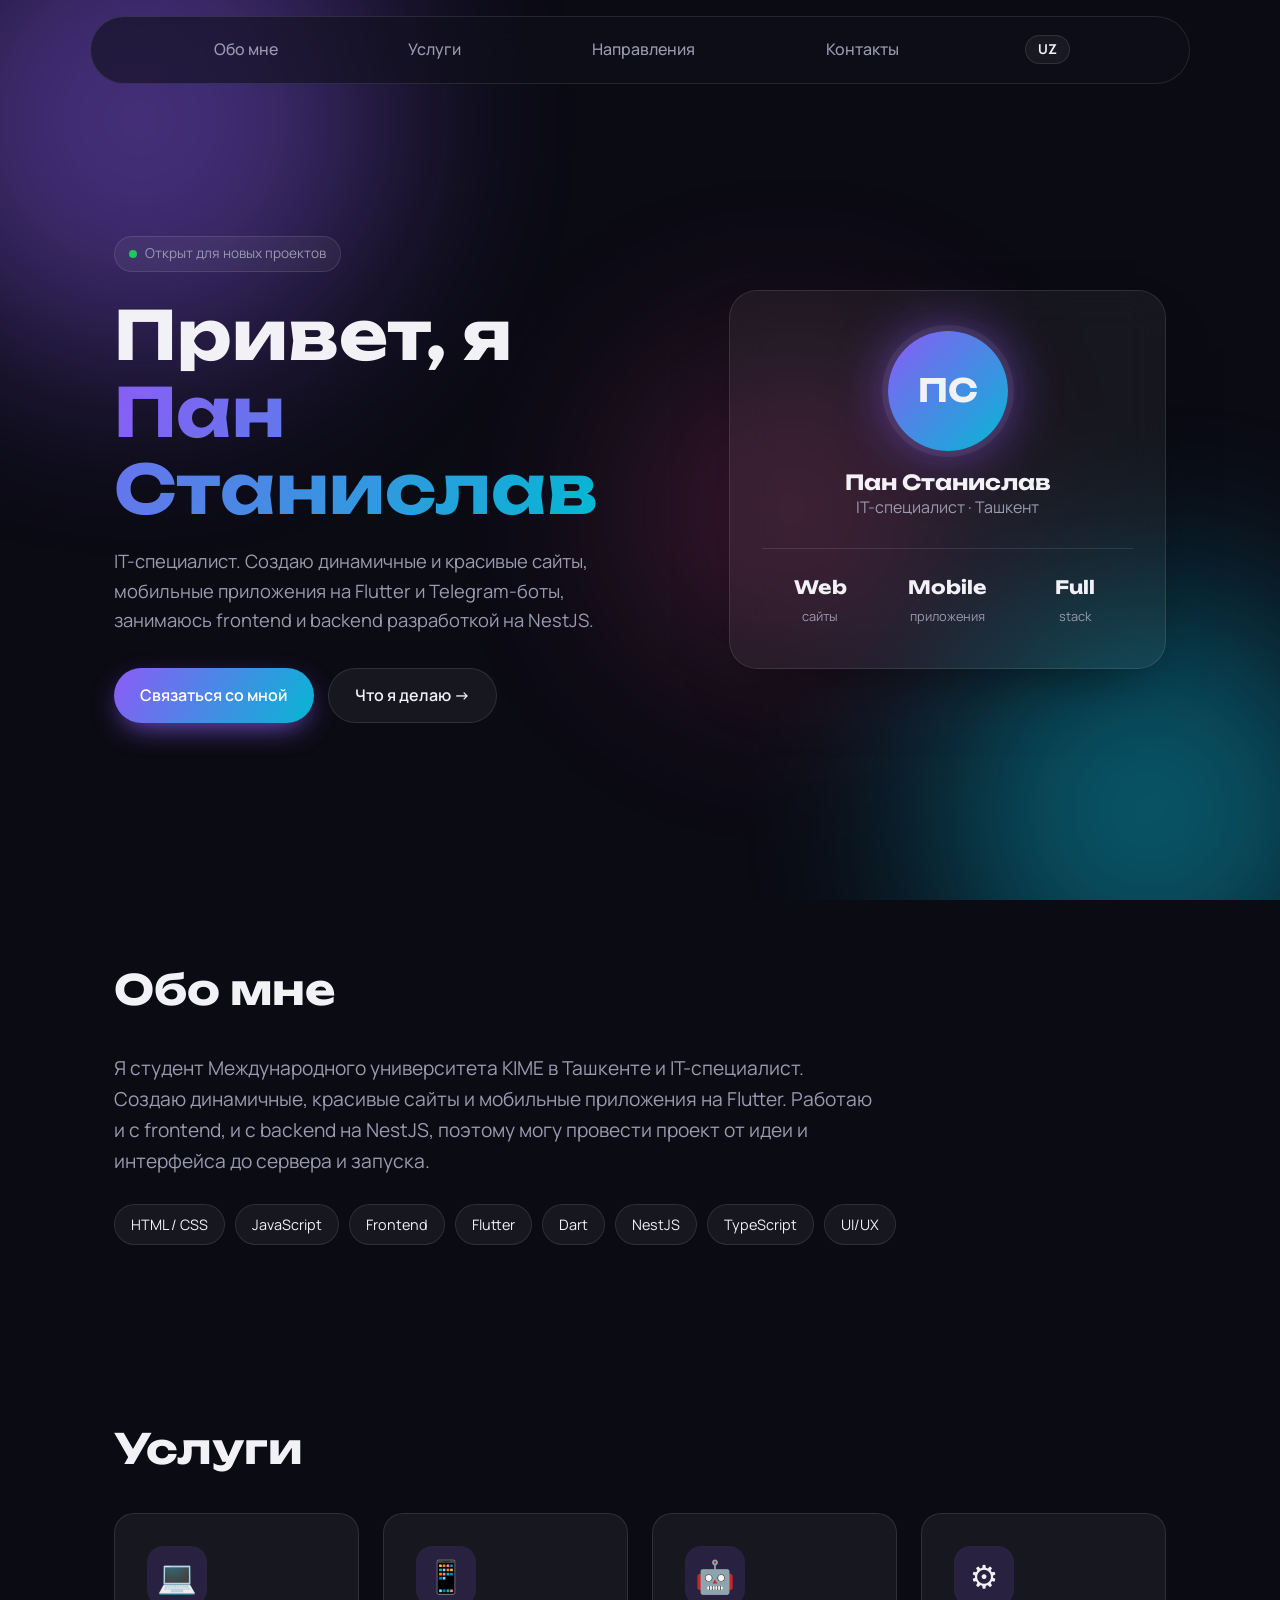
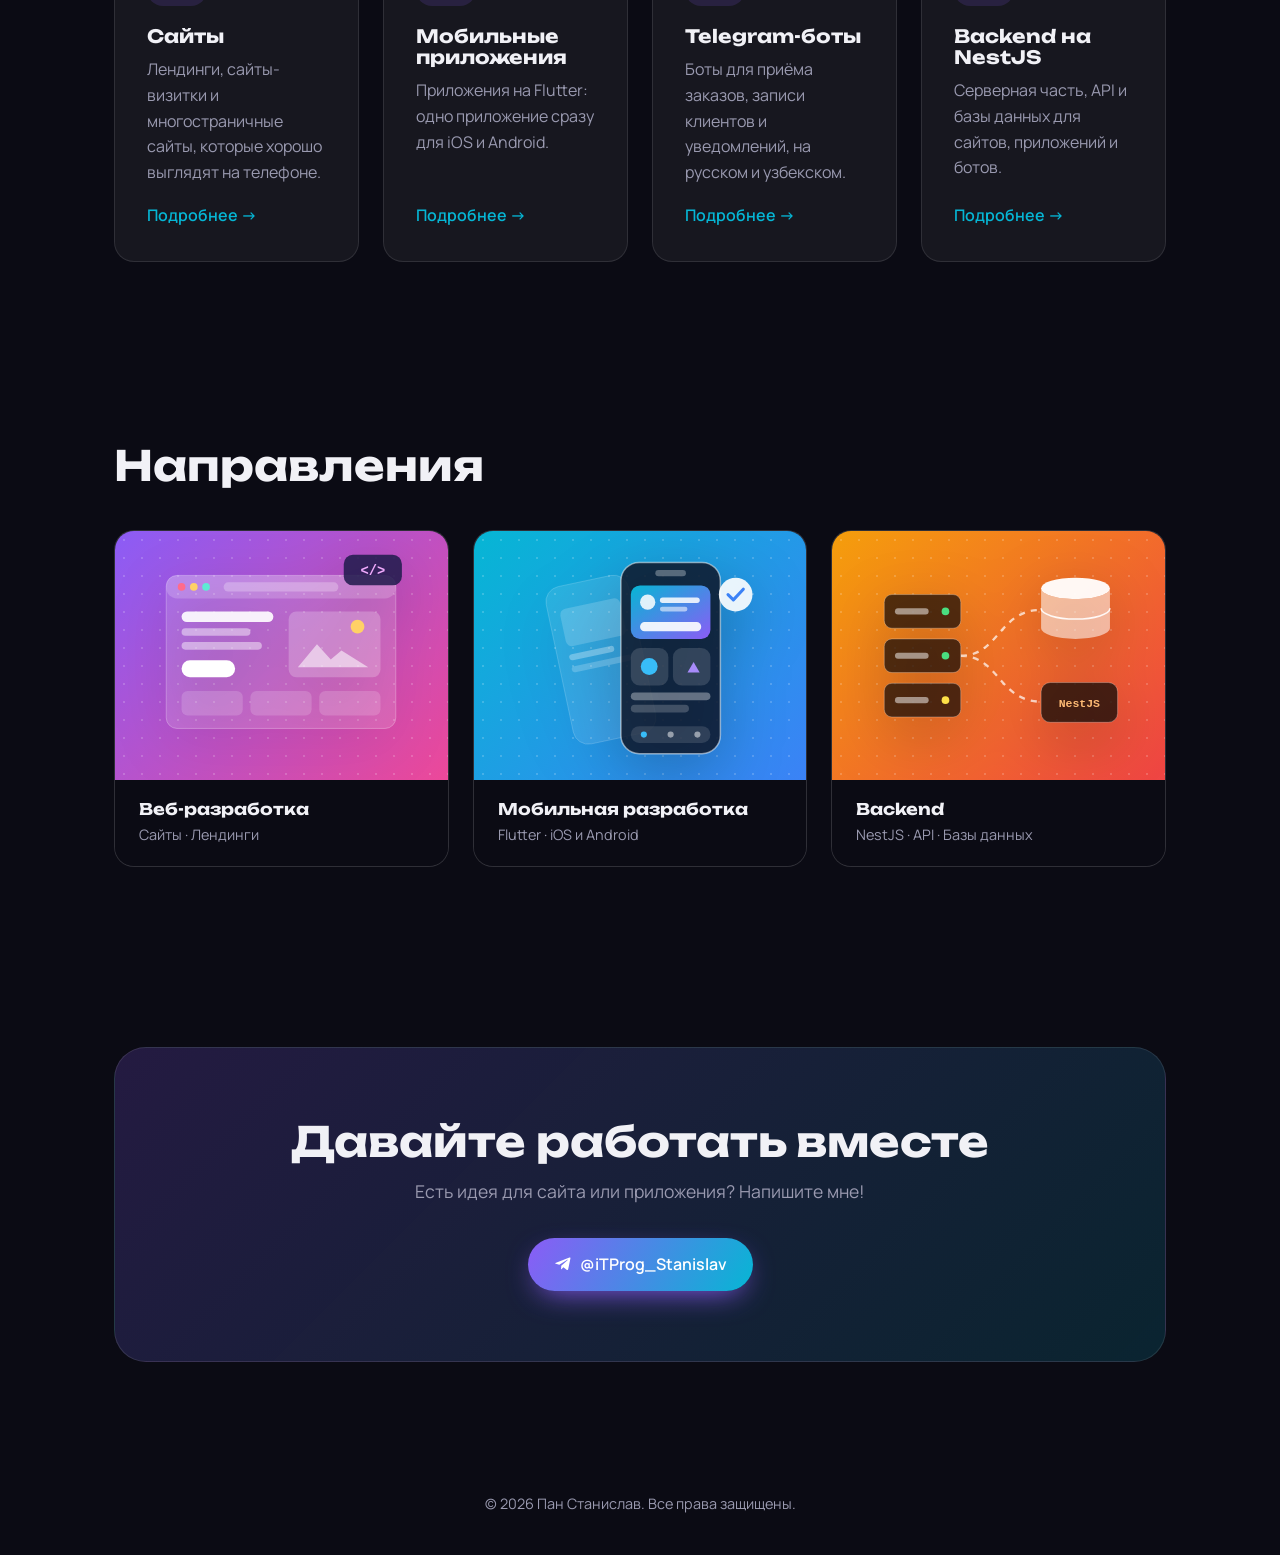
==== commit 8071acb3: "Новый Telegram: @iTProg_Stanislav Co-Authored-By: Claude Opus 5.5 <noreply@anthropic.com>" ====
--- a/index.html
+++ b/index.html
@@ -187,7 +187,7 @@
         <h2>Давайте работать вместе</h2>
         <p>Есть идея для сайта или приложения? Напишите мне!</p>
         <div class="contact-links">
-          <a href="https://t.me/maestro_of_death" class="btn btn-primary btn-tg" target="_blank" rel="noopener"><svg viewBox="0 0 24 24" width="18" height="18" aria-hidden="true"><path fill="currentColor" d="M21.94 4.3 18.9 19.1c-.23 1.03-.83 1.28-1.69.8l-4.66-3.44-2.25 2.17c-.25.25-.46.46-.94.46l.33-4.74 8.63-7.8c.38-.33-.08-.52-.58-.19L7.07 13.08 2.48 11.65c-1-.31-1.02-1 .21-1.48L20.6 3.26c.83-.31 1.56.19 1.34 1.04z"/></svg>@maestro_of_death</a>
+          <a href="https://t.me/iTProg_Stanislav" class="btn btn-primary btn-tg" target="_blank" rel="noopener"><svg viewBox="0 0 24 24" width="18" height="18" aria-hidden="true"><path fill="currentColor" d="M21.94 4.3 18.9 19.1c-.23 1.03-.83 1.28-1.69.8l-4.66-3.44-2.25 2.17c-.25.25-.46.46-.94.46l.33-4.74 8.63-7.8c.38-.33-.08-.52-.58-.19L7.07 13.08 2.48 11.65c-1-.31-1.02-1 .21-1.48L20.6 3.26c.83-.31 1.56.19 1.34 1.04z"/></svg>@iTProg_Stanislav</a>
         </div>
       </div>
     </section>
--- a/style.css
+++ b/style.css
@@ -336,3 +336,38 @@
   .nav-links a { padding: 10px 4px; font-size: .78rem; }
   .nav-links .lang { padding: 5px 7px; }
 }
+
+/* ===== Доводка под планшеты и телефоны ===== */
+
+/* Планшеты: больше воздуха по краям, направления в три колонки без «висящей» карточки */
+@media (min-width: 561px) and (max-width: 1024px) {
+  main { padding: 0 32px; }
+  .nav { width: calc(100% - 48px); }
+  .grid.works { grid-template-columns: repeat(3, 1fr); gap: 16px; }
+  .work-info { padding: 16px; }
+  .work-info h3 { font-size: .9rem; }
+}
+
+/* iPad вертикально: текст и карточка рядом, а не друг под другом */
+@media (min-width: 700px) and (max-width: 860px) {
+  .hero { grid-template-columns: 1.25fr 1fr; gap: 28px; padding-bottom: 40px; }
+  .hero-card { padding: 32px 18px; }
+  .avatar { width: 100px; height: 100px; font-size: 1.7rem; }
+  .stats b { font-size: 1rem; }
+}
+
+/* Телефон, повёрнутый горизонтально: первый экран не растягиваем на всю высоту */
+@media (max-height: 500px) and (orientation: landscape) {
+  .hero { min-height: auto; padding: 32px 0; }
+  .nav { top: 8px; }
+}
+
+/* Удобные для пальца ссылки и отклик на нажатие */
+.crumbs a { display: inline-block; padding: 10px 0; }
+.crumbs { margin-bottom: 18px; }
+@media (hover: none) {
+  a.card:active, .other-services a:active { border-color: var(--accent); background: rgba(255,255,255,.08); }
+  .faq summary:active { opacity: .8; }
+}
+.faq summary { -webkit-tap-highlight-color: transparent; }
+.nav-links .lang { align-self: center; line-height: 1.4; }
